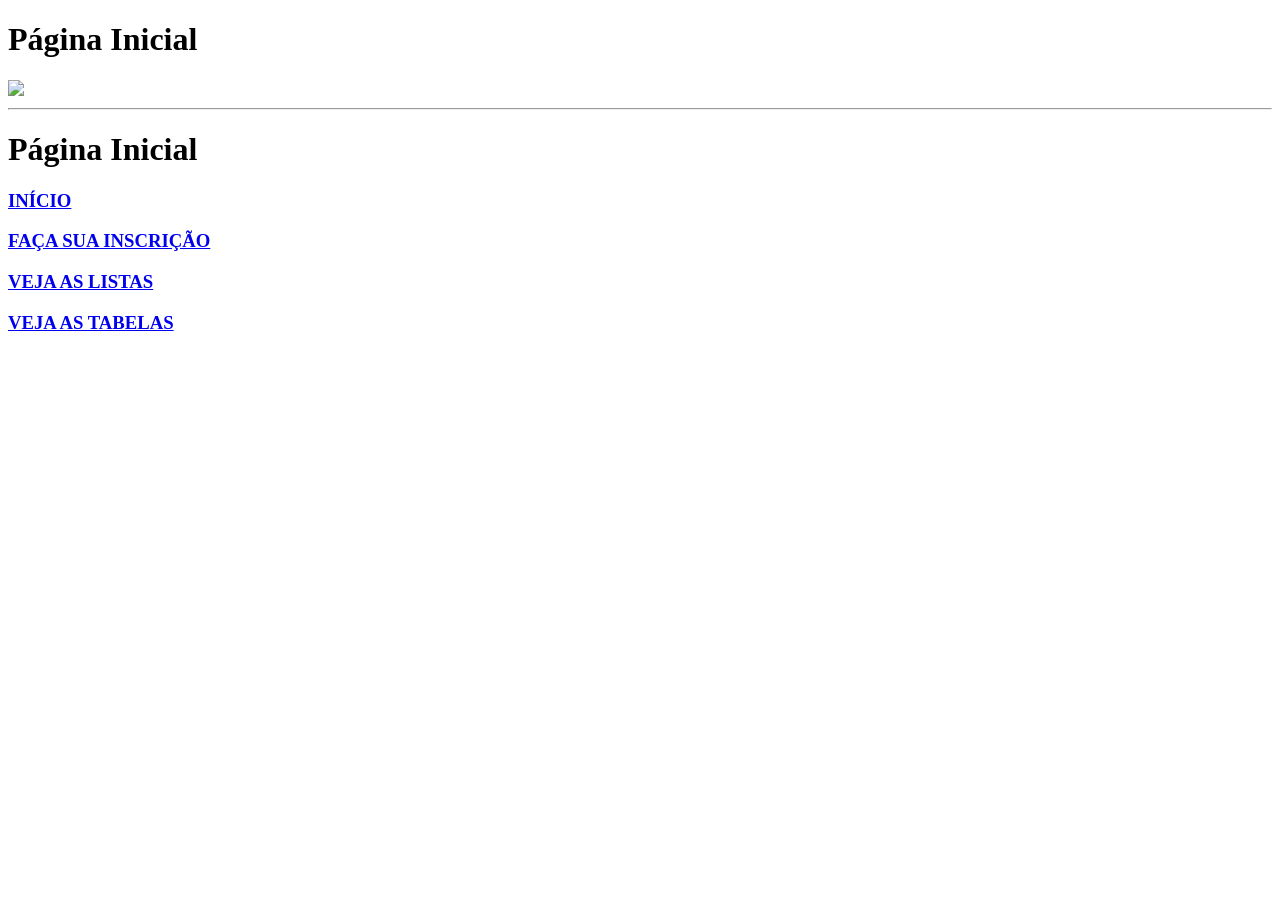
==== index.html @ e20c5fb0 "Rename STHTML_1.html to index.html" ====
<!DOCTYPE html>
<html>
<head>
	<title>Sistemas de Informação</title>
</head>
<body>
	<h1>Página Inicial</h1>
		<a href="https://portal.estacio.br/unimeta"><img src="Estácio_Unimeta.png"></a> 

	<hr>

	<h1>Página Inicial</h1>
		<a href="STHTML_1.html"><h3>INÍCIO</h3></a> 
		<a href="Formulário.html"><h3>FAÇA SUA INSCRIÇÃO</h3></a> 
		<a href="Lista.html"><h3>VEJA AS LISTAS</h3></a> 
		<a href="Tabela.html"><h3>VEJA AS TABELAS</h3></a> 


</body>
</html>
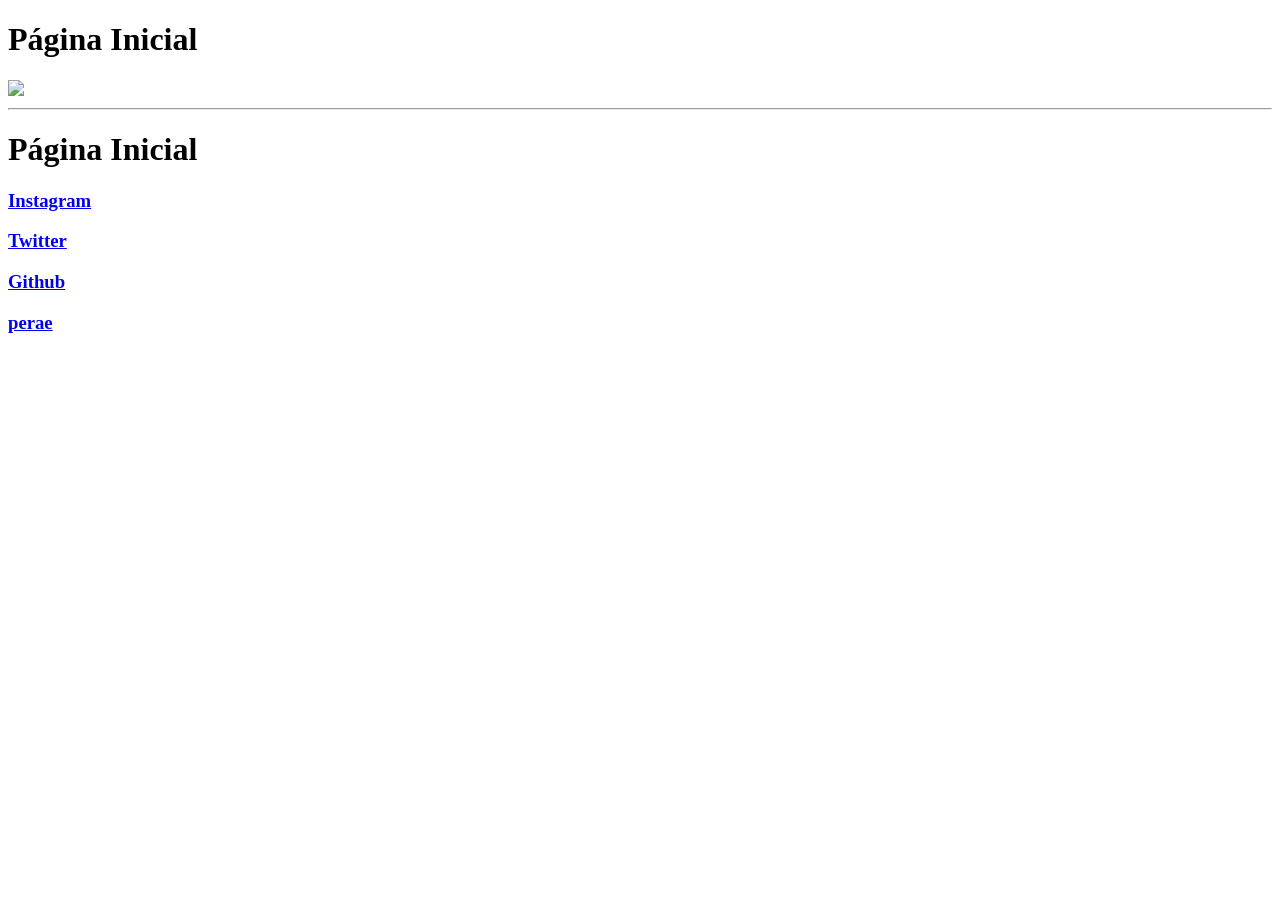
==== commit 0b12fbd8: "Update index.html" ====
--- a/index.html
+++ b/index.html
@@ -10,10 +10,10 @@
 	<hr>
 
 	<h1>Página Inicial</h1>
-		<a href="STHTML_1.html"><h3>INÍCIO</h3></a> 
-		<a href="Formulário.html"><h3>FAÇA SUA INSCRIÇÃO</h3></a> 
-		<a href="Lista.html"><h3>VEJA AS LISTAS</h3></a> 
-		<a href="Tabela.html"><h3>VEJA AS TABELAS</h3></a> 
+		<a href="https://www.instagram.com/jeffersonteles314/"><h3>Instagram</h3></a> 
+		<a href="https://twitter.com/Jeffersontels"><h3>Twitter</h3></a> 
+		<a href="https://github.com/JeffersonTeles314"><h3>Github</h3></a> 
+		<a href="Tabela.html"><h3>perae</h3></a> 
 
 
 </body>
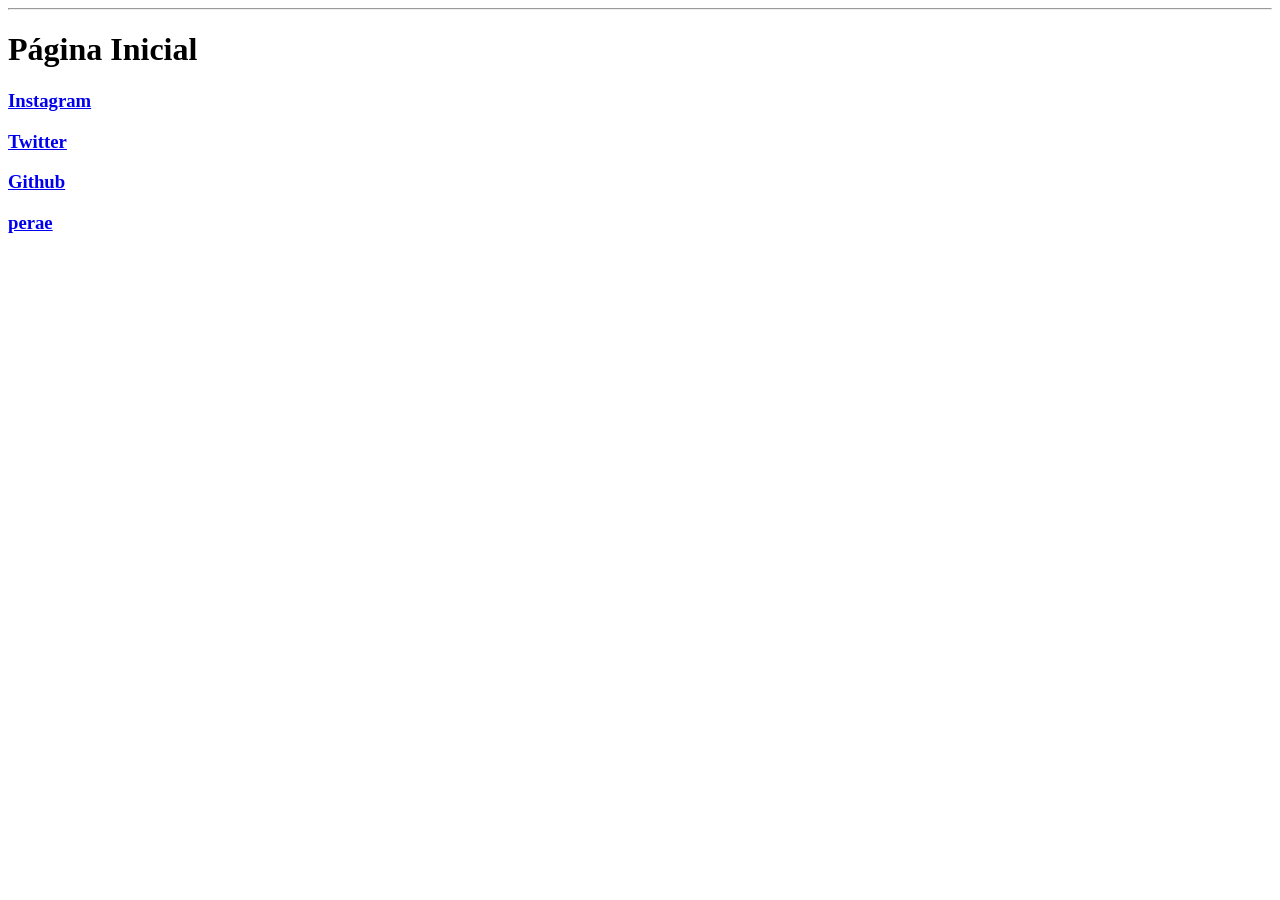
==== commit 17a16ea1: "Update index.html" ====
--- a/index.html
+++ b/index.html
@@ -4,17 +4,11 @@
 	<title>Sistemas de Informação</title>
 </head>
 <body>
-	<h1>Página Inicial</h1>
-		<a href="https://portal.estacio.br/unimeta"><img src="Estácio_Unimeta.png"></a> 
-
 	<hr>
-
 	<h1>Página Inicial</h1>
 		<a href="https://www.instagram.com/jeffersonteles314/"><h3>Instagram</h3></a> 
 		<a href="https://twitter.com/Jeffersontels"><h3>Twitter</h3></a> 
 		<a href="https://github.com/JeffersonTeles314"><h3>Github</h3></a> 
 		<a href="Tabela.html"><h3>perae</h3></a> 
-
-
 </body>
 </html>
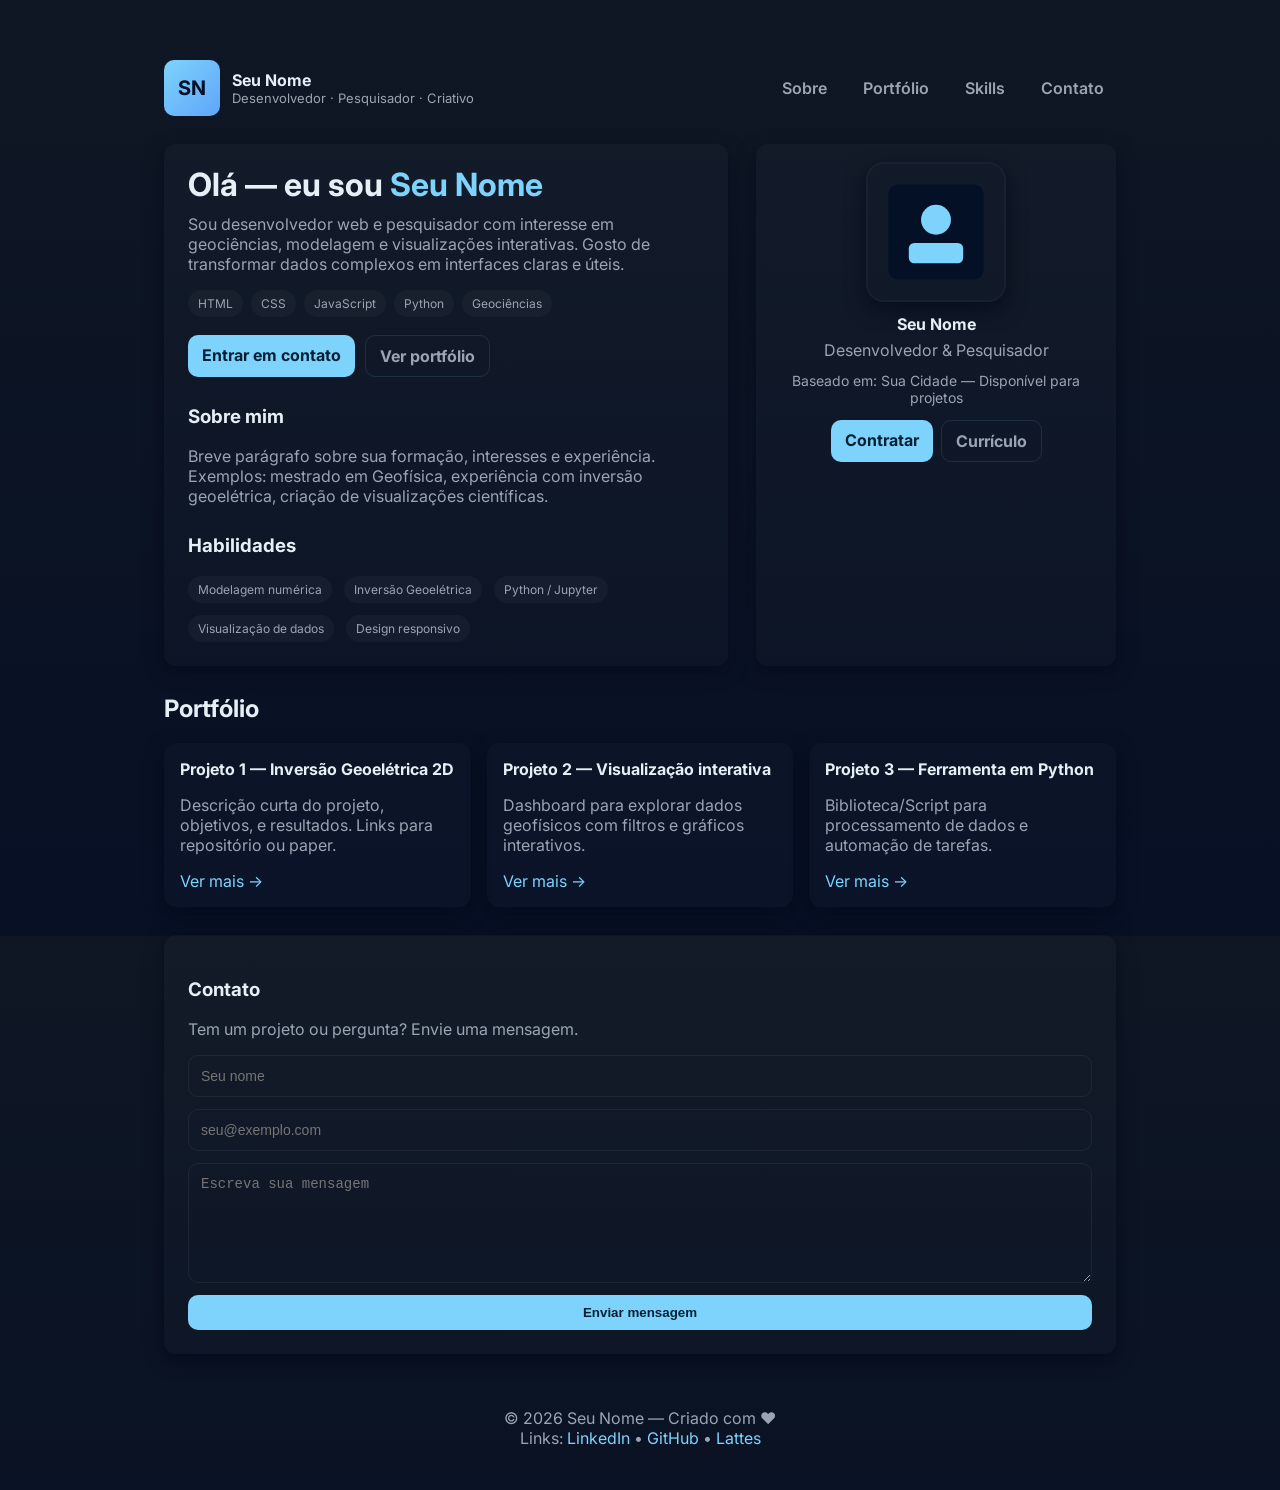
==== commit 70563c9b: "Redesign personal site and add CSS styling Completely revamped index.html with a modern, responsive " ====
--- a/index.html
+++ b/index.html
@@ -1,14 +1,134 @@
-<!DOCTYPE html>
-<html>
+<!doctype html>
+<html lang="pt-BR">
 <head>
-	<title>Sistemas de Informação</title>
+  <meta charset="utf-8" />
+  <meta name="viewport" content="width=device-width, initial-scale=1" />
+  <title>Seu Nome — Site Pessoal</title>
+  <meta name="description" content="Site pessoal — sobre mim, portfólio e contato." />
+  <link rel="preconnect" href="https://fonts.googleapis.com">
+  <link rel="preconnect" href="https://fonts.gstatic.com" crossorigin>
+  <link href="https://fonts.googleapis.com/css2?family=Inter:wght@300;400;600;700&display=swap" rel="stylesheet">
+  <link rel="stylesheet" href="style.css">
 </head>
 <body>
-	<hr>
-	<h1>Página Inicial</h1>
-		<a href="https://www.instagram.com/jeffersonteles314/"><h3>Instagram</h3></a> 
-		<a href="https://twitter.com/Jeffersontels"><h3>Twitter</h3></a> 
-		<a href="https://github.com/JeffersonTeles314"><h3>Github</h3></a> 
-		<a href="Tabela.html"><h3>perae</h3></a> 
+  <div class="container">
+    <header>
+      <div class="brand">
+        <div class="logo">SN</div>
+        <div>
+          <div style="font-weight:700">Seu Nome</div>
+          <div class="muted" style="font-size:13px">Desenvolvedor · Pesquisador · Criativo</div>
+        </div>
+      </div>
+      <nav aria-label="Navegação principal">
+        <a class="nav-link" href="#about">Sobre</a>
+        <a class="nav-link" href="#portfolio">Portfólio</a>
+        <a class="nav-link" href="#skills">Skills</a>
+        <a class="nav-link" href="#contact">Contato</a>
+      </nav>
+    </header>
+
+    <main>
+      <div class="hero">
+        <div class="card intro">
+          <h1>Olá — eu sou <span class="accent">Seu Nome</span></h1>
+          <p>Sou desenvolvedor web e pesquisador com interesse em geociências, modelagem e visualizações interativas. Gosto de transformar dados complexos em interfaces claras e úteis.</p>
+          <div class="tags">
+            <span class="tag">HTML</span>
+            <span class="tag">CSS</span>
+            <span class="tag">JavaScript</span>
+            <span class="tag">Python</span>
+            <span class="tag">Geociências</span>
+          </div>
+
+          <div class="cta">
+            <a class="btn" href="#contact">Entrar em contato</a>
+            <a class="btn secondary" href="#portfolio">Ver portfólio</a>
+          </div>
+
+          <section id="about">
+            <h3>Sobre mim</h3>
+            <p class="muted">Breve parágrafo sobre sua formação, interesses e experiência. Exemplos: mestrado em Geofísica, experiência com inversão geoelétrica, criação de visualizações científicas.</p>
+          </section>
+
+          <section id="skills">
+            <h3>Habilidades</h3>
+            <div class="skills">
+              <div class="tag">Modelagem numérica</div>
+              <div class="tag">Inversão Geoelétrica</div>
+              <div class="tag">Python / Jupyter</div>
+              <div class="tag">Visualização de dados</div>
+              <div class="tag">Design responsivo</div>
+            </div>
+          </section>
+        </div>
+
+        <aside class="card profile">
+          <div class="avatar">
+            <!-- Substitua por sua foto -->
+            <svg width="100%" height="100%" viewBox="0 0 200 200" xmlns="http://www.w3.org/2000/svg" class="svg-avatar">
+              <g fill="#041025" transform="translate(30,30)">
+                <rect width="140" height="140" rx="14"/>
+                <g transform="translate(20,22)" fill="#7dd3fc">
+                  <circle cx="50" cy="30" r="22"/>
+                  <rect x="10" y="64" width="80" height="30" rx="8" />
+                </g>
+              </g>
+            </svg>
+          </div>
+          <div class="name">Seu Nome</div>
+          <div class="role">Desenvolvedor & Pesquisador</div>
+          <div class="location">Baseado em: Sua Cidade — Disponível para projetos</div>
+          <div class="buttons">
+            <a class="btn" href="#contact">Contratar</a>
+            <a class="btn secondary" href="#" onclick="event.preventDefault();alert('Substitua este link pelo seu currículo');">Currículo</a>
+          </div>
+        </aside>
+      </div>
+
+      <section id="portfolio">
+        <h2>Portfólio</h2>
+        <div class="grid-3">
+          <article class="project card">
+            <h4>Projeto 1 — Inversão Geoelétrica 2D</h4>
+            <p class="muted">Descrição curta do projeto, objetivos, e resultados. Links para repositório ou paper.</p>
+            <div><a href="#">Ver mais →</a></div>
+          </article>
+
+          <article class="project card">
+            <h4>Projeto 2 — Visualização interativa</h4>
+            <p class="muted">Dashboard para explorar dados geofísicos com filtros e gráficos interativos.</p>
+            <div><a href="#">Ver mais →</a></div>
+          </article>
+
+          <article class="project card">
+            <h4>Projeto 3 — Ferramenta em Python</h4>
+            <p class="muted">Biblioteca/Script para processamento de dados e automação de tarefas.</p>
+            <div><a href="#">Ver mais →</a></div>
+          </article>
+        </div>
+      </section>
+
+      <section id="contact" class="card">
+        <h3>Contato</h3>
+        <p class="muted">Tem um projeto ou pergunta? Envie uma mensagem.</p>
+        <form action="/" method="post" onsubmit="event.preventDefault();alert('Este formulário é demonstrativo — configure um endpoint ou email.');">
+          <input type="text" name="nome" placeholder="Seu nome" required>
+          <input type="email" name="email" placeholder="seu@exemplo.com" required>
+          <textarea name="mensagem" placeholder="Escreva sua mensagem" required></textarea>
+          <button class="btn" type="submit">Enviar mensagem</button>
+        </form>
+      </section>
+
+      <footer>
+        <div>© <span id="ano"></span> Seu Nome — Criado com ❤️</div>
+        <div class="muted">Links: <a href="#">LinkedIn</a> • <a href="#">GitHub</a> • <a href="#">Lattes</a></div>
+      </footer>
+    </main>
+  </div>
+
+  <script>
+    document.getElementById('ano').textContent = new Date().getFullYear();
+  </script>
 </body>
 </html>
--- a/style.css
+++ b/style.css
@@ -0,0 +1,66 @@
+:root{
+  --bg:#0f1724;
+  --card:#0b1220;
+  --muted:#9aa4b2;
+  --accent:#7dd3fc;
+  --accent-2:#60a5fa;
+  --glass: rgba(255,255,255,0.03);
+  --radius:12px;
+  color-scheme: dark;
+  font-family: 'Inter', system-ui, -apple-system, 'Segoe UI', Roboto, 'Helvetica Neue', Arial;
+}
+*{box-sizing:border-box}
+html,body{height:100%;margin:0;padding:0;background:linear-gradient(180deg,var(--bg),#071025);color:#e6eef6}
+a{color:var(--accent);text-decoration:none}
+img{max-width:100%;height:auto;display:block}
+
+.container{max-width:1000px;margin:36px auto;padding:24px}
+header{display:flex;align-items:center;justify-content:space-between;gap:16px}
+.brand{display:flex;align-items:center;gap:12px}
+.logo{width:56px;height:56px;border-radius:10px;background:linear-gradient(135deg,var(--accent),var(--accent-2));display:flex;align-items:center;justify-content:center;color:#041025;font-weight:700;font-size:20px}
+nav{display:flex;gap:12px;align-items:center}
+.nav-link{padding:8px 12px;border-radius:10px;color:var(--muted);font-weight:600}
+.nav-link:hover{background:var(--glass);color:var(--accent)}
+
+.hero{display:grid;grid-template-columns:1fr 360px;gap:28px;margin-top:28px}
+.card{background:linear-gradient(180deg, rgba(255,255,255,0.02), rgba(255,255,255,0.01));padding:24px;border-radius:var(--radius);box-shadow:0 6px 18px rgba(2,6,23,0.6)}
+.intro h1{margin:0;font-size:32px;line-height:1.05}
+.intro p{color:var(--muted);margin-top:12px}
+.cta{margin-top:18px;display:flex;gap:10px}
+.btn{background:var(--accent);color:#042034;padding:10px 14px;border-radius:10px;font-weight:700;border:none;cursor:pointer;display:inline-block;text-align:center}
+.btn.secondary{background:transparent;border:1px solid rgba(125,211,252,0.12);color:var(--muted)}
+
+.profile{display:flex;flex-direction:column;align-items:center;text-align:center;padding:18px}
+.avatar{width:140px;height:140px;border-radius:18px;overflow:hidden;box-shadow:0 8px 20px rgba(2,6,23,0.6);border:2px solid rgba(255,255,255,0.03)}
+.name{font-weight:700;margin-top:12px}
+.role{color:var(--muted);margin-top:6px}
+.location{margin-top:12px;font-size:14px;color:var(--muted)}
+.buttons{margin-top:14px;display:flex;gap:8px}
+
+section{margin-top:28px}
+.grid-3{display:grid;grid-template-columns:repeat(3,1fr);gap:16px}
+.project{padding:16px;border-radius:12px;background:rgba(255,255,255,0.012)}
+.project h4{margin:0}
+.muted{color:var(--muted)}
+
+form{display:grid;gap:12px}
+input,textarea{background:transparent;border:1px solid rgba(255,255,255,0.06);padding:12px;border-radius:10px;color:inherit;font-size:14px}
+textarea{min-height:120px;resize:vertical}
+
+footer{margin-top:36px;text-align:center;color:var(--muted);padding:18px}
+
+@media (max-width:980px){
+  .hero{grid-template-columns:1fr}
+  .grid-3{grid-template-columns:repeat(2,1fr)}
+}
+@media (max-width:600px){
+  header{flex-direction:column;align-items:flex-start}
+  nav{width:100%;justify-content:space-between}
+  .grid-3{grid-template-columns:1fr}
+  .container{padding:12px;margin:18px}
+}
+
+.tags{display:flex;gap:8px;flex-wrap:wrap;margin-top:10px}
+.tag{background:rgba(255,255,255,0.03);padding:6px 10px;border-radius:999px;font-size:12px;color:var(--muted)}
+.skills{display:flex;gap:12px;flex-wrap:wrap;margin-top:8px}
+.accent{color:var(--accent)}
